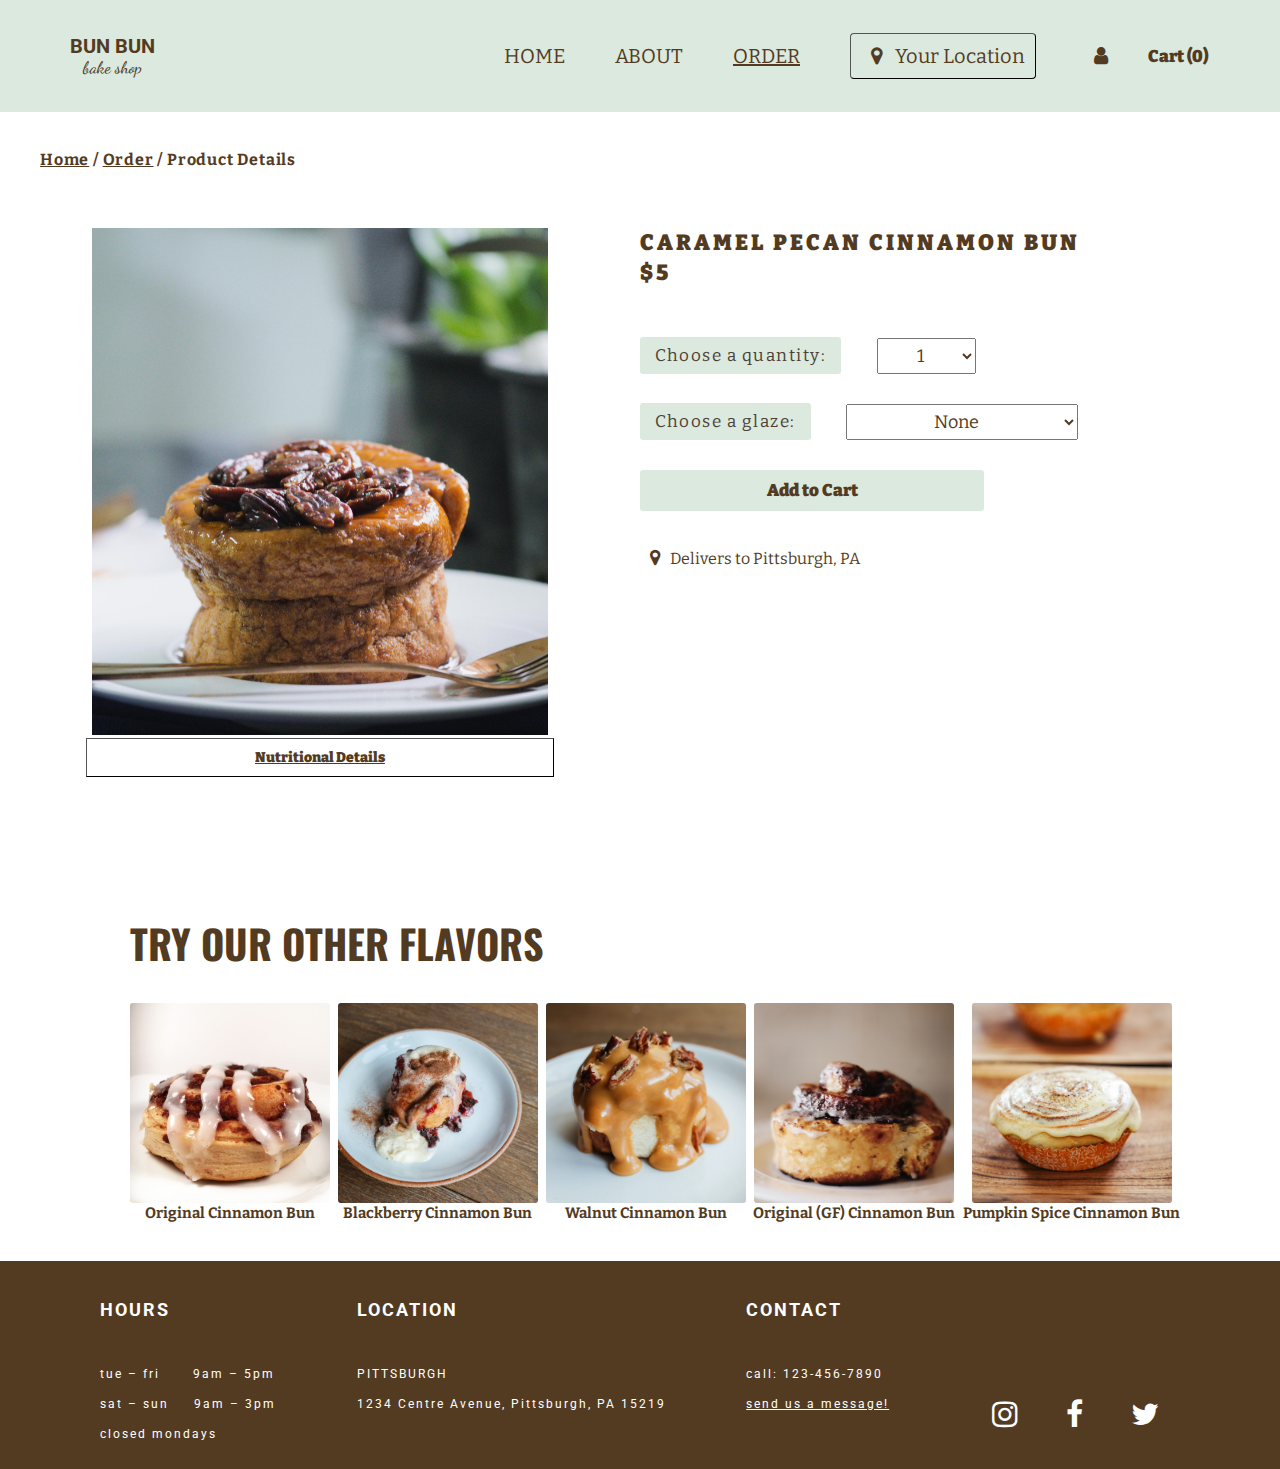
==== details.html @ cd4aa5ef "Add files via upload" ====
<!DOCTYPE html>
<html lang="en">
    <head>
        <meta charset="utf-8">
        <meta name="viewport" content="width=device-width, initial-scale=1.0">
        <link rel="preconnect" href="https://fonts.googleapis.com">
        <link rel="preconnect" href="https://fonts.gstatic.com" crossorigin>
        <link href="https://fonts.googleapis.com/css2?family=Bitter&display=swap" rel="stylesheet">
        <link href="https://fonts.googleapis.com/css2?family=Dancing+Script&display=swap" rel="stylesheet">
        <link href="https://fonts.googleapis.com/css2?family=Roboto&display=swap" rel="stylesheet">
        <link href="https://fonts.googleapis.com/css2?family=Oswald&display=swap" rel="stylesheet">
        <link rel="stylesheet" href="https://cdnjs.cloudflare.com/ajax/libs/font-awesome/4.7.0/css/font-awesome.min.css">
        <link rel="icon" href="images/favicon.png" type="image/x-icon">
        <link rel="stylesheet" type="text/css" href="html5reset.css">
        <link rel="stylesheet" type="text/css" href="style.css">
        <title>Bun Bun Bake Shop</title>
    </head>
    <body>
        <main class="details">
            <header>
                <nav>
                    <ul class="nav_bar">
                        <li id="nav_logo"><a href="index.html">BUN BUN <br><span>bake shop</span></a></li>
                        <li class="nav_item"><a href="index.html">HOME</a></li>
                        <li class="nav_item"><a href="about.html">ABOUT</a></li>
                        <li class="nav_item"><a class="active_page" href="browse.html">ORDER</a></li>
                        <li class="nav_item"><button id="location"><i class="fa fa-map-marker"></i> Your Location</button></li>
                        <li class="nav_item" id="nav_account"><a href="account.html"><i class="fa">&#xf007;</i></a></li>
                        <!-- <li class="nav_item"><a href="checkout.html"><i class="fa">&#xf07a;</i></a></li> -->
                        <li class="nav_item"><button type="button" class="btn btn-primary" data-toggle="modal" data-target="#cart">Cart (<span class="total-count"></span>)</button></li>
                    </ul>
                </nav>
            </header>
            <h3><a href="index.html">Home</a> / <a href="browse.html">Order</a> / Product Details</h3>
            <div class="product_details">
                <div class="left_side">
                    <img src="images/caramel_pecan_bun.jpg" alt="Caramel Pecan Bun">
                    <div class="details_dropdown">
                        <button onclick="myFunction()" class="dropbtn">Nutritional Details</button>
                        <div id="myDropdown" class="dropdown-content">
                            <h1>Ingredients</h1><br>
                            <p>
                            Lorem ipsum dolor sit amet, consectetur adipiscing elit, sed do eiusmod tempor 
                            incididunt ut labore et dolore magna aliqua. Ut enim ad minim veniam, quis nostrud 
                            exercitation ullamco laboris nisi ut aliquip ex ea commodo consequat. Duis aute irure 
                            dolor in reprehenderit in voluptate velit esse cillum dolore eu fugiat nulla pariatur. 
                            Excepteur sint occaecat cupidatat non proident, sunt in culpa qui officia deserunt mollit anim id est laborum.
                          </p>
                          <br>
                          <h1>Nutrition Facts</h1><br>
                          <p>
                            Lorem ipsum dolor sit amet, consectetur adipiscing elit, sed do eiusmod tempor 
                            incididunt ut labore et dolore magna aliqua. Ut enim ad minim veniam, quis nostrud 
                            exercitation ullamco laboris nisi ut aliquip ex ea commodo consequat. Duis aute irure 
                            dolor in reprehenderit in voluptate velit esse cillum dolore eu fugiat nulla pariatur. 
                            Excepteur sint occaecat cupidatat non proident, sunt in culpa qui officia deserunt mollit anim id est laborum.
                          </p>
                        </div>
                    </div>
                </div>
                <div class="right_side">
                    <h1>CARAMEL PECAN CINNAMON BUN<br>$5</h1>
                    <div class="quantity_select">
                        <label for="quantity">Choose a quantity:</label>
                        <select name="quantity" id="quantity">
                            <option value="one">1</option>
                            <option value="three">3</option>
                            <option value="six">6</option>
                            <option value="twelve">12</option>
                        </select>
                    </div>
                    <div class="glaze_select">
                        <label for="glaze">Choose a glaze:</label>
                        <select name="glaze" id="glaze">
                            <option value="none">None</option>
                            <option value="sugar_milk">Sugar-Milk</option>
                            <option value="vanilla_milk">Vanilla-Milk</option>
                            <option value="chocolate">Double-Chocolate</option>
                        </select>
                    </div>
                    <a href="#" data-name="Caramel Pecan Cinnamon Bun" data-price="5.00" class="add-to-cart btn btn-primary">Add to Cart</a>
                    <p id="delivers_to"><i class="fa fa-map-marker"></i>Delivers to Pittsburgh, PA</p>
                    <!-- <div id="cart_popup" class="overlay">
                        <div class="popup">
                            <h2>Shopping Cart</h2>
                            <a class="close" href="#">&times;</a>
                            <h3>Caramel Pecan Cinnamon Bun - $5</h3><br>
                            <div class="content">
                                <img src="images/caramel_pecan_bun.jpg" alt="Caramel Pecan Roll">
                                <p>Quantity: <span class="tab"></span>1<br>
                                Glaze: <span class="tab"></span>None<br></p>
                            </div>
                            <p id="edit">remove<span class="space"></span>edit</p>
                            <div class="popup_buttons">
                                <a id="popup_button1" href="#">KEEP SHOPPING</a>
                                <a id="popup_button2" href="checkout.html">CHECKOUT</a>
                            </div>
                        </div>
                    </div> -->
                    <div class="modal fade" id="cart" tabindex="-1" role="dialog" aria-labelledby="exampleModalLabel" aria-hidden="true">
                        <div class="modal-dialog modal-lg" role="document">
                          <div class="modal-content">
                            <div class="modal-header">
                              <h5 class="modal-title" id="exampleModalLabel">Cart</h5>
                              <button type="button" class="close" data-dismiss="modal" aria-label="Close">
                                <span aria-hidden="true">&times;</span>
                              </button>
                            </div>
                            <div class="modal-body">
                              <table class="show-cart table">

                              </table>
                              <div>Total price: $<span class="total-cart"></span></div>
                            </div>
                            <div class="modal-footer">
                              <button type="button" class="btn btn-secondary" data-dismiss="modal">Close</button>
                              <button type="button" class="btn btn-primary">Order now</button>
                            </div>
                          </div>
                        </div>
                    </div>
                </div>
            </div>

            <div class="other_flavors">
                <h1>TRY OUR OTHER FLAVORS</h1>
                <div class="slideshow">
                    <div class="individual" id="orig">
                        <img src="images/browse_image.jpg" alt="Original Bun">
                        <p>Original Cinnamon Bun</p>
                    </div>
                    <div class="individual" id="blackberry">
                        <img src="images/blackberry.jpg" alt="Blackberry Bun">
                        <p>Blackberry Cinnamon Bun</p>
                    </div>
                    <div class="individual" id="walnut">
                        <img src="images/walnut.jpg" alt="Walnut Bun">
                        <p>Walnut Cinnamon Bun</p>
                    </div>
                    <div class="individual" id="gf">
                        <img src="images/original_gf.jpg" alt="Original GF Bun">
                        <p>Original (GF) Cinnamon Bun</p>
                    </div>
                    <div class="individual" id="ps">
                        <img src="images/pumpkin_spice.jpg" alt="Pumpkin Spice Bun">
                        <p>Pumpkin Spice Cinnamon Bun</p>
                    </div>
                </div>
            </div>

        <!-- <script>
            function myFunction() {
                document.getElementById("myDropdown").classList.toggle("show");
            }

            // Close the dropdown menu if the user clicks outside of it
            window.onclick = function(event) {
                if (!event.target.matches('.dropbtn')) {
                    var dropdowns = document.getElementsByClassName("dropdown-content");
                    var i;
                    for (i = 0; i < dropdowns.length; i++) {
                        var openDropdown = dropdowns[i];
                        if (openDropdown.classList.contains('show')) {
                            openDropdown.classList.remove('show');
                        }
                    }
                }
            }

            document.querySelector('.dropbtn').addEventListener('click', () => {
                document.querySelector('.dropbtn').classList.add('details_styling');
            });

            document.querySelector('#add_to_cart').onclick = function() {
                location.href = "#cart_popup"
            }

            document.querySelector('#orig').onclick = function() {
                location.href = "original_details.html"
            }

            document.querySelector('#blackberry').onclick = function() {
                location.href = "blackberry_details.html"
            }

            document.querySelector('#walnut').onclick = function() {
                location.href = "walnut_details.html"
            }

            document.querySelector('#gf').onclick = function() {
                location.href = "original_gf_details.html"
            }

            document.querySelector('#ps').onclick = function() {
                location.href = "pumpkin_details.html"
            }


        </script> -->
        </main>
        <footer>
            <div class="hours">
                <h3>HOURS</h3>
                <p>tue – fri <span class="tab"></span>9am – 5pm</p>
                <p>sat – sun <span class="tab_2"></span>9am – 3pm</p>
                <p>closed mondays</p>
            </div>
            <div class="location">
                <h3>LOCATION</h3>
                <p>PITTSBURGH</p>
                <p>1234 Centre Avenue, Pittsburgh, PA 15219</p>
            </div>
            <div class="contact">
                <h3>CONTACT</h3>
                <p>call: 123-456-7890</p>
                <a href="contact.html">send us a message!</a>
            </div>
            <ul>
                <li><a href="#" class="fa fa-instagram"></a></li>
                <li><a href="#" class="fa fa-facebook"></a></li>
                <li><a href="#" class="fa fa-twitter"></a></li>
            </ul>
        </footer>
    <script src="bakeshop.js"></script>
    </body>
</html>
---- style.css ----
body{
    display: flex;
    flex-direction: column;
}
/****** HOME PAGE STYLING ******/
.nav_bar{
    display: flex;
    flex-direction: row;
    background: hsl(125, 23%, 89%);
    justify-content: flex-end;
    align-items: center;
    padding: 33px 0px;
    margin: 0px;
    width: 100%;
}

#nav_logo{
    font-family: 'Roboto', sans-serif;
    font-weight: bold;
    color: #533B22;
    text-align: center;
    font-size: 20px;
}

#nav_logo a{
    text-decoration: none;
    color: #533B22
}

nav ul li:first-child{
    margin-right: auto;
    margin-left: 70px;
}

#nav_logo span{
    font-family: 'Dancing Script', cursive;
    text-align: center;
    font-size: 17px;
    font-weight: 500;
}

.nav_item{
    font-family: 'Bitter', serif;
    font-size: 20px;
    list-style-type: none;
    color: #533B22;
    padding-right: 50px;
}

.nav_item a{
    text-decoration: none;
    color: #533B22;
}

.nav_item .active_page{
    text-decoration: underline;
    text-decoration-color: #533B22;
}

.banner{
    color: #533B22;
    letter-spacing: 3px;
    text-align: right;
    height: calc(100vh - 112px);
    background-image: url(images/header_6.jpg);
    background-size: cover;
}

.banner h1{
    font-family: 'Oswald', sans-serif;
    font-size: 65px;
    line-height: 120%;
    font-weight: 1000;
    letter-spacing: 8px;
}

.banner h2, h3{
    font-family: 'Bitter', serif;
    font-weight: 550;
}

.banner h3{
    font-size: 16px;
    padding-top: 4px;
}

.banner h2{
    font-size: 20px;
}

.banner_text{
    padding-top: 40px;
    padding-right: 20px;
}

button, .add-to-cart{
    margin-top: 40px;
    margin-right: 20px;
    font-family: 'Bitter', serif;
    font-size: 20px;
    padding: 20px;
    color: #533B22;
    font-weight: 900;
    background: hsl(125, 23%, 89%);
    border-width: thin;
}

button a, a.add-to-cart{
    color: #533B22;
    text-decoration: none;
}

button#location{
    padding: 10px;
    margin-top: 0px;
    margin-right: 0px;
    font-weight: normal;
    border-radius: 4px;
}

.banner button{
    font-size: 30px;
}

.banner p{
    letter-spacing: 1.5px;
    padding-top: 10px;
    padding-right: 28px;
    font-size: 14px;
}

#menu_header{
    margin-top: 50px;
    margin-bottom: 50px;
    font-size: 50px;
    letter-spacing: 6px;
    text-align: center;
    color: #533B22;
    font-family: 'Oswald', sans-serif;
}

.menu{
    display: grid;
    grid-template-columns: 1fr 1fr 1fr 1fr;
    margin: 60px 90px 30px;
}

.menu p{
    writing-mode: vertical-rl;
    text-orientation: upright;
    font-size: 40px;
    letter-spacing: 15px;
    background-color: #DCE9DD;
    padding: 20px;
    border-radius: 3px;
    font-weight: bold;
}

.menu_images{
    margin-top: 80px;
}

.menu_images img{
    width: 400px;
    padding: 10px 0px;
}

#menu_pic1{
    margin-bottom: 100px;
}

.menu{
    font-family: 'Bitter', serif;
    color:#533B22;
}

.menu li{
    list-style-type: none;
    line-height: 200%;
    margin-top: 19px;
}

.menu_items, .prices{
    font-size: 25px;
    font-weight: bold;
    margin-top: 60px;
}

.menu_items{
    margin-left: 50px;
}

.col_2{
    margin-top: 243px;
}

.vert_text #flavors{
    margin-top: 50px;
    margin-bottom: 130px;
    padding-bottom: 0px;
    margin-left: 40px;
}

.vert_text #glazes{
    margin-top: 50px;
    margin-bottom: 90px;
    padding-bottom: 0px;
    margin-left: 40px;
}

/****** ABOUT PAGE STYLING ******/

.about_content{
    color:#533B22;
}

.about h1{
    font-family: 'Oswald', sans-serif;
    font-weight: bold;
    font-size: 40px;
    letter-spacing: 5px;
    text-align: center;
    padding: 175px 0px;
    color: white;
}

.about h1 span{
    background-color: #533B22;
    padding: 30px;
    border: 2px solid white;
}

.about_content h2{
    text-align: center;
    font-family: 'Roboto', sans-serif;
    margin-top: 50px;
    margin-bottom: 50px;
    font-weight: bold;
    font-size: 30px;
    letter-spacing: 3px;
}

#about_header_img{
    background-image: url(images/header_3.jpg);
    background-size: cover;
    opacity: 0.9;
    height: 565px;
}

.about h3, .browse h3, .details h3, .checkout h3{
    font-family: 'Bitter', serif;
    font-style: normal;
    font-weight: 700;
    font-size: 16px;
    letter-spacing: 0.05em;
    padding-top: 40px;
    padding-left: 40px;
    color: #533B22;
}

.browse a, .details a, .checkout a{
    color:#533B22;
}

.about h3, .about a{
    color:white;
}

.about p{
    text-align: center;
    padding: 50px 330px;
    font-size: 20px;
    line-height: 200%;
    letter-spacing: 0.03em;
}

.about_images{
    display: flex;
    flex-direction: row;
    justify-content: center;
    margin-bottom: 40px;
    margin-left: 10px;
    margin-right: 10px;
}

.about_images img{
    width: 320px;
    height: 275px;
    margin-left: 15px;
    margin-right: 15px;
    object-fit: cover;
    border: 2px solid #533B22;
    border-radius: 2px;
}

#about_hr{
   width: 60%;
   border-top: 1px solid #533B22; 
   margin: auto;
}

/****** PRODUCT BROWSING PAGE STYLING ******/

.browse h2{
    text-align: center;
    font-family: 'Oswald', serif;
    letter-spacing: 0.07em;
    font-size: 35px;
    margin-top: 30px;
    font-weight: 900;
    color:#533B22;
}

.browse_page{
    display: grid;
    grid-template-columns: 400px 400px 400px;
    grid-template-rows: auto auto;
    justify-content: center;
    margin-top: 50px;
}

.product_card img{
    width: 350px;
    height: 350px;
    object-fit: cover;
    border: #DCE9DD solid 10px;
}

.product_card{
    margin-bottom: 40px;
    text-align: center;
}

.product_card button {
    margin: 0px;
    color: #533B22;
    background-color: #D4EAF1;
    text-align: center;
    cursor: pointer;
    width: 370px;
    font-size: 15px;
    padding: 10px;
    font-family: 'Bitter', serif;
    letter-spacing: 1.5px;
}

.product_card button:hover{
    filter: brightness(50%);
}

button.cart{
    border-top: none;
    background: #533B22;
    color: white;
}

.product_card h1{
    padding-top: 10px;
    line-height: 120%;
    color: #533B22;
    font-family: 'Bitter', serif;
    letter-spacing: 2px;
    font-weight: 900;
    font-size: 20px;
}

/****** PRODUCT DETAIL PAGE STYLING ******/

.product_details{
    display: grid;
    grid-template-columns: 1fr 1fr;
}

.left_side{
    margin-top: 60px;
    text-align: center;
}

.left_side img{
    width: 456px;
    height: 507px;
}

.right_side{
    margin-top: 60px;
}

.right_side h1{
    font-family: 'Bitter', serif;
    font-weight: 1000;
    font-size: 22px;
    line-height: 30px;
    color:#533B22;
    letter-spacing: 3px;
}

.quantity_select{
    margin-top: 50px;
    color:#533B22;
    font-family: 'Bitter', serif;
    font-size: 20px;
    letter-spacing: 1.5px;
}

.quantity_select label, .glaze_select label{
    background-color: hsl(125, 23%, 89%);
    padding: 8px 15px;
    border-radius: 3px;;
}

.quantity_select select, .glaze_select select{
    padding: 5px 30px;
    margin-left: 30px;
    color:#533B22;
    font-family: 'Bitter', serif;
    font-size: 18px;
    text-align: center;
}

.glaze_select{
    margin-top: 30px;
    color:#533B22;
    font-family: 'Bitter', serif;
    font-size: 20px;
    letter-spacing: 1.5px;
}

.right_side button {
    padding: 20px 158px;
    border: none;
    border-radius: 3px;
    font-family: 'Roboto', sans-serif;
    font-weight: 900;
    letter-spacing: 2px;
}

#add_to_cart:hover{
    opacity: 0.6;
}

.dropbtn {
    color: #533B22;
    padding: 10px 168px;
    font-size: 14px;
    cursor: pointer;
    background-color: white;
    margin: 0px 0px 40px 0px;
    text-decoration: underline;
}  

.dropdown-content {
    display: none;
    background-color: #f1f1f1;
    width: 438px;
    z-index: 1;
    margin-bottom: 30px;
    text-align: left;
    color: #533B22;
    padding: 10px;
    font-family: 'Roboto', sans-serif;
}

.dropdown-content p{
    font-size: 14px;
}

.show {
    display: block;
    margin: auto;
}

.details_styling{
    margin-bottom: 0px;
}

p#delivers_to{
    color: #533B22;
    font-family: 'Bitter', serif;
}

.overlay {
    position: fixed;
    top: 0;
    bottom: 0;
    left: 0;
    right: 0;
    background: rgba(0, 0, 0, 0.7);
    transition: opacity 500ms;
    visibility: hidden;
    opacity: 0;
  }

.overlay:target {
    visibility: visible;
    opacity: 1;
}
  
.popup {
    width: 400px;
    height: 100vh;
    padding: 20px;
    background: #D4EAF1;
    float: right;
    color: #533B22;
}
  
.popup h2 {
    margin-top: 10px;
    font-family: 'Roboto', sans-serif;
    font-weight: bolder;
    font-size: 25px;
    letter-spacing: 2px;
}

.popup .close {
    position: absolute;
    top: 20px;
    right: 30px;
    transition: all 200ms;
    font-size: 30px;
    font-weight: bold;
    text-decoration: none;
    color: #333;
}

.popup .content {
    display: flex;
    flex-direction: row;
}

.popup h3{
    font-size: 18px;
    font-weight: bold;
    padding: 0px;
    margin-top: 50px;
}

.popup img{
    width: 150px;
    height: 150px;
    object-fit: cover;
}

.popup p#edit{
    font-size: 14px;
    text-decoration: underline;
    margin-top: 5px;
}

.content p{
    margin-left: 15px;
    font-size: 14px;
    line-height: 150%;
}

.space{
    margin-left: 58px;
}

.popup_buttons{
    display: flex;
    flex-direction: column;
}

.popup a#popup_button1, .popup a#popup_button2{
    color: #ffffff;
    background-color: #533B22;
    font-family: 'Roboto', sans-serif;
    padding: 20px 100px;
    text-decoration: none;
    text-align: center;
    margin-top: 20px;
}

/****** OTHER FLAVORS SECTION STYLING ******/

.other_flavors{
    margin-top: 50px;
}

.other_flavors h1{
    font-family: 'Oswald', sans-serif;
    color: #533B22;
    margin-left: 130px;
    font-size: 40px;
}

.slideshow {
    display: flex;
    flex-direction: row;
    justify-content: space-between;
    margin: 40px 100px 40px 130px;
}

.slideshow img{
    width: 200px;
    height: 200px;
    border-radius: 3px;
}

.individual{
    flex-direction: column;
    text-align: center;
    color: #533B22;
    font-family: 'Bitter', serif;
    font-weight: bold;
    font-size: 15px;
    cursor: pointer;
}

.individual:hover{
    opacity: 0.8;
}

/****** ICONS STYLING ******/

.fa {
    padding: 20px;
    font-size: 30px;
    width: 30px;
    text-align: center;
    text-decoration: none;
    border-radius: 50%;
    color: white;
}

.nav_bar .fa {
    font-size: 20px;
    color: #533B22;
    padding: 0px;
}

.right_side .fa{
    font-size: 18px;
    color: #533B22;
    padding: 8px 0px 0px;
}

/****** FOOTER STYLING ******/

footer li{
    list-style-type: none;
}

footer ul{
    display: flex;
    align-self: flex-end;
}

.hours h3, .location h3, .contact h3{
    font-family: 'Roboto', sans-serif;
    font-size: 18px;
    font-weight: bold;
    letter-spacing: 2px;
    margin-top: 20px;
    margin-bottom: 40px;
}

.hours p, .location p, .contact p, .contact a{
    font-family: 'Roboto', sans-serif;
    font-size: 12px;
    letter-spacing: 2px;
    line-height: 250%;
    color: white;
}

.tab{
    margin-left: 28px;
}

.tab_2{
    margin-left: 20px;
}

footer{
    background-color: #533B22;
    padding: 20px;
    display: flex;
    flex-direction: row;
    color: white;
    display: flex;
    justify-content: space-evenly;
}

/****** CONTACT PAGE STYLING ******/

.contact_page{
    display: grid;
    grid-template-columns: 1fr 1fr;
    margin: 20px 60px;
}

.contact_page h1{
    font-family: 'Oswald', sans-serif;
    font-size: 30px;
    color: #533B22;
    letter-spacing: 4px;
    margin-top: 20px;
    margin-bottom: 40px;
}

.contact_col1{
    font-family: 'Bitter', serif;
    color: #533B22;
    line-height: 200%;
}

.contact_col1 p{
    font-size: 16px;
}

.contact_col1 h2{
    font-size: 20px;
    font-weight: bold;
}

.contact_col1 img{
    width: 55%;
}
  
input[type=text], input[type=email], input[type=password], textarea {
    width: 100%;
    padding: 12px; 
    border: 1px solid #ccc;
    border-radius: 4px;
    box-sizing: border-box;
    margin-top: 6px;
    margin-bottom: 16px;
    font-family: 'Bitter', serif;
}
  
input[type=submit] {
    font-family: 'Roboto', sans-serif;
    background-color: #DCE9DD;
    color: #4a4035;
    padding: 12px 20px;
    border: none;
    border-radius: 4px;
    cursor: pointer;
    font-size: 20px;
}
  
input[type=submit]:hover {
    background-color: white;
}
  
.contact_form{
    padding: 20px;
    border-radius: 10px;
    border-top-left-radius: 0%;
    border-top-right-radius: 0%;
}

label{
    color: #4a4035;
    font-size: 17px;
    font-family: 'Bitter', serif;
}

/****** CHECKOUT PAGE STYLING *******/
/* Referenced W3Schools - https://www.w3schools.com/howto/howto_css_checkout_form.asp */
.row {
    display: flex;
    flex-direction: row;
}

.col-50 {
    margin-right: 20px;
}

.checkout_col1{
      margin-right: 60px;
      flex-basis: 0;
      flex: 1 1 0px;
}

.checkout_col2{
    margin-right: 60px;
    flex-basis: 0;
    flex: 1 1 0px;
}

.shopping_cart {
    flex-basis: 0;
    flex: 1 1 0px;
}

.payment_info {
    flex: auto;
    margin: 50px 100px;
}
  
.container {
    color:#533B22;
}

.container h4{
      margin-top: 10px;
      margin-bottom: 40px;
      font-family: 'Roboto', sans-serif;
      font-weight: bold;
      font-size: 30px;
}

.container p{
      font-family: 'Bitter', serif;
}
  
.checkout_col1 h3, .checkout_col2 h3, .shopping_cart h3{
      font-size: 23px;
      font-weight: bold;
      padding: 0px;
}

input[type=text] {
    width: 100%;
    margin-bottom: 20px;
    padding: 12px;
    border: 1px solid #ccc;
    border-radius: 3px;
}
  
label {
    margin-bottom: 10px;
}

.required{
    color: red;
    font-weight: bold;
}
  
.btn {
    padding: 12px;
    margin-top: 50px;
    border: none;
    width: 100%;
    border-radius: 3px;
    font-size: 17px;
}

span.price {
    float: right;
    color: grey;
}

/****** ACCOUNT PAGE STYLING *******/
.account_body{
    display: grid;
    grid-template-columns: 600px 600px;
    justify-content: center;
    background-image: url(images/accountbackground.jpg);
    background-size: cover;
    opacity: 0.9;
}

.login, .signup{
    margin-top: 80px;
    margin-bottom: 40px;
    padding: 100px 100px;
}

.login{
    background-color: hsl(125, 23%, 89%);
}

.signup{
    background-color: #f8f1e5;
}

.login p, .signup p{
    font-family: 'Bitter', serif;
    color:#533B22;
    text-align: center;
    margin-bottom: 30px;
}

.login h1, .signup h1{
    font-family: 'Oswald', sans-serif;
    text-align: center;
    font-size: 50px;
    color: #533B22;
    letter-spacing: 3px;
}

#login_form{
    margin-top: 50px;
}

#login_button{
    width: 100%;
    background-color: #f8f1e5;
    border-radius: 3px;
    border: none;
    margin-bottom: 15px;
}

#signup_button{
    width: 100%;
    background-color: hsl(125, 23%, 89%);
    border-radius: 3px;
    border: none;
    margin-bottom: 15px;
    margin-top: 60px;
}

p#signup_blurb {
    font-family: 'Bitter', serif;
    font-size: 14px;
    color: #533B22;
    letter-spacing: 1px;
    line-height: 150%;
    margin-top: 60px;
}

[aria-hidden="true"] { 
    visibility: hidden; 
}

.add-to-cart{
    display: flex;
    flex-direction: column;
    text-align: center;
    margin-top: 30px;
    margin-bottom: 30px;
    width: 50%;
}

button.btn.btn-primary{
    margin-top: 0px;
}

#nav_account{
    padding-right: 10px;
}
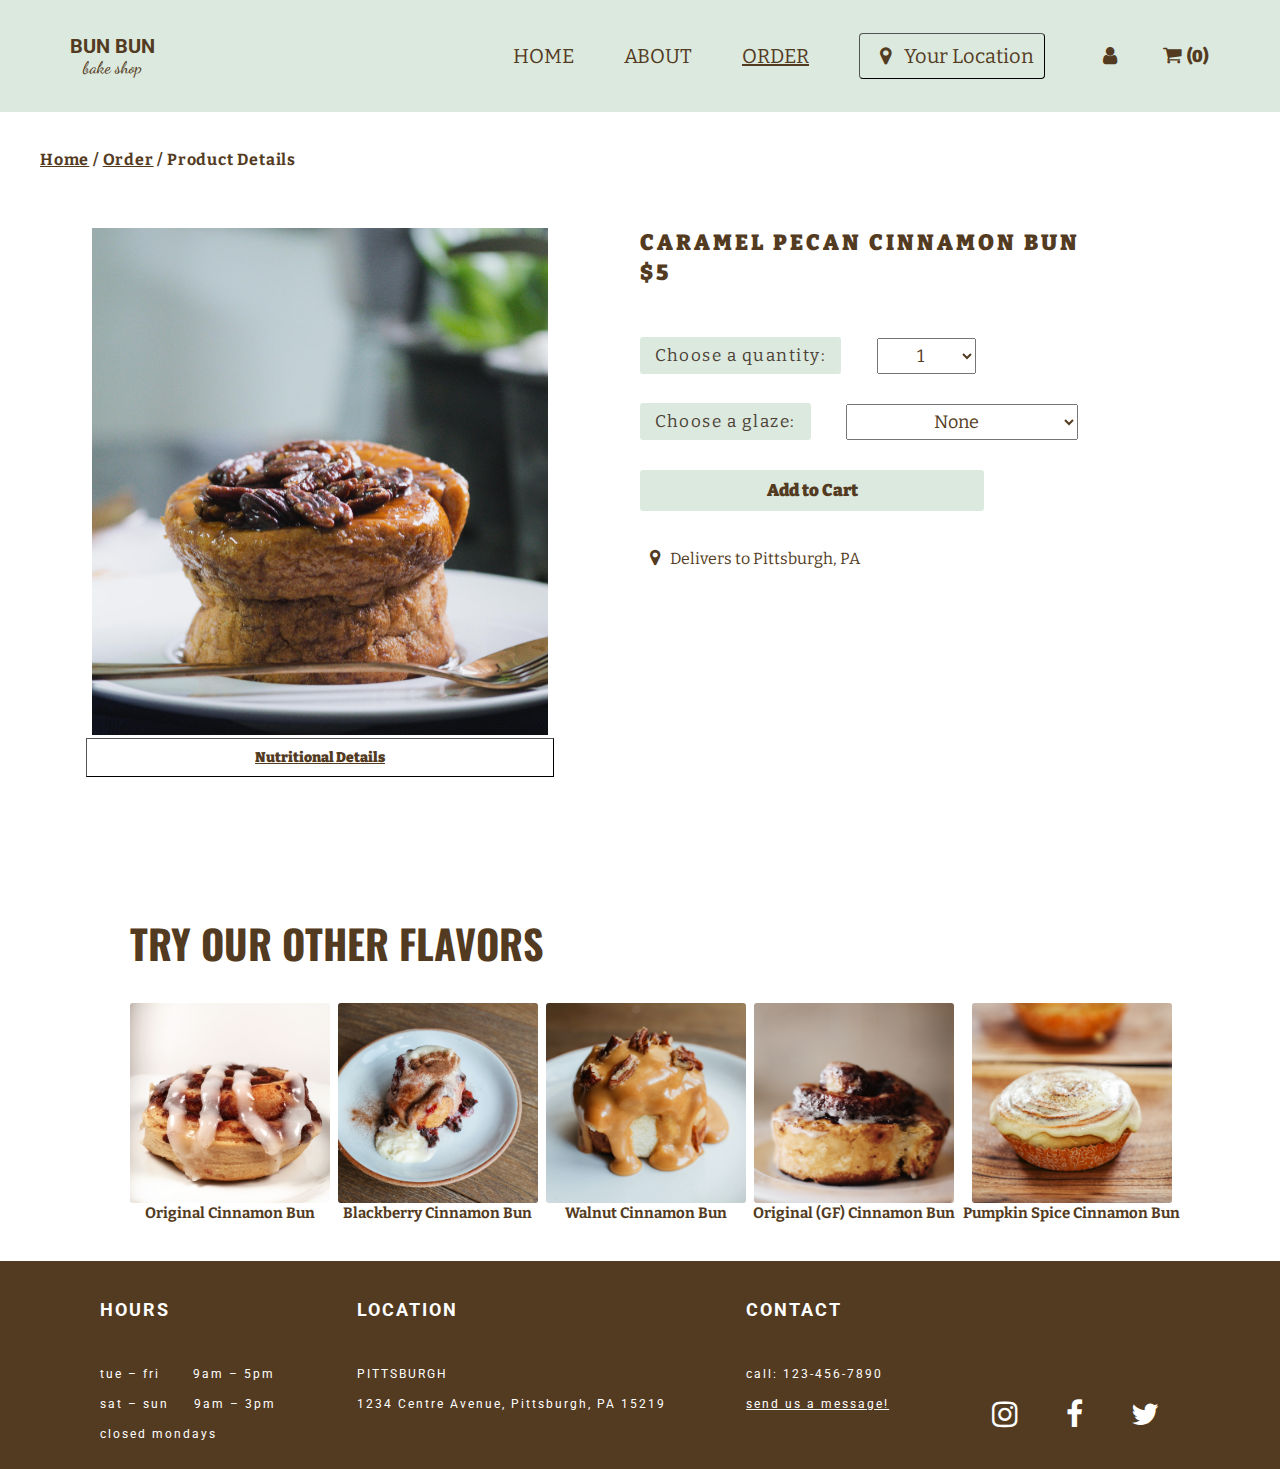
==== commit d48ba1fa: "Add files via upload" ====
--- a/details.html
+++ b/details.html
@@ -27,7 +27,7 @@
                         <li class="nav_item"><button id="location"><i class="fa fa-map-marker"></i> Your Location</button></li>
                         <li class="nav_item" id="nav_account"><a href="account.html"><i class="fa">&#xf007;</i></a></li>
                         <!-- <li class="nav_item"><a href="checkout.html"><i class="fa">&#xf07a;</i></a></li> -->
-                        <li class="nav_item"><button type="button" class="btn btn-primary" data-toggle="modal" data-target="#cart">Cart (<span class="total-count"></span>)</button></li>
+                        <li class="nav_item"><button type="button" class="btn btn-primary" data-toggle="modal" data-target="#cart"><i class="fa">&#xf07a;</i>(<span class="total-count"></span>)</button></li>
                     </ul>
                 </nav>
             </header>
